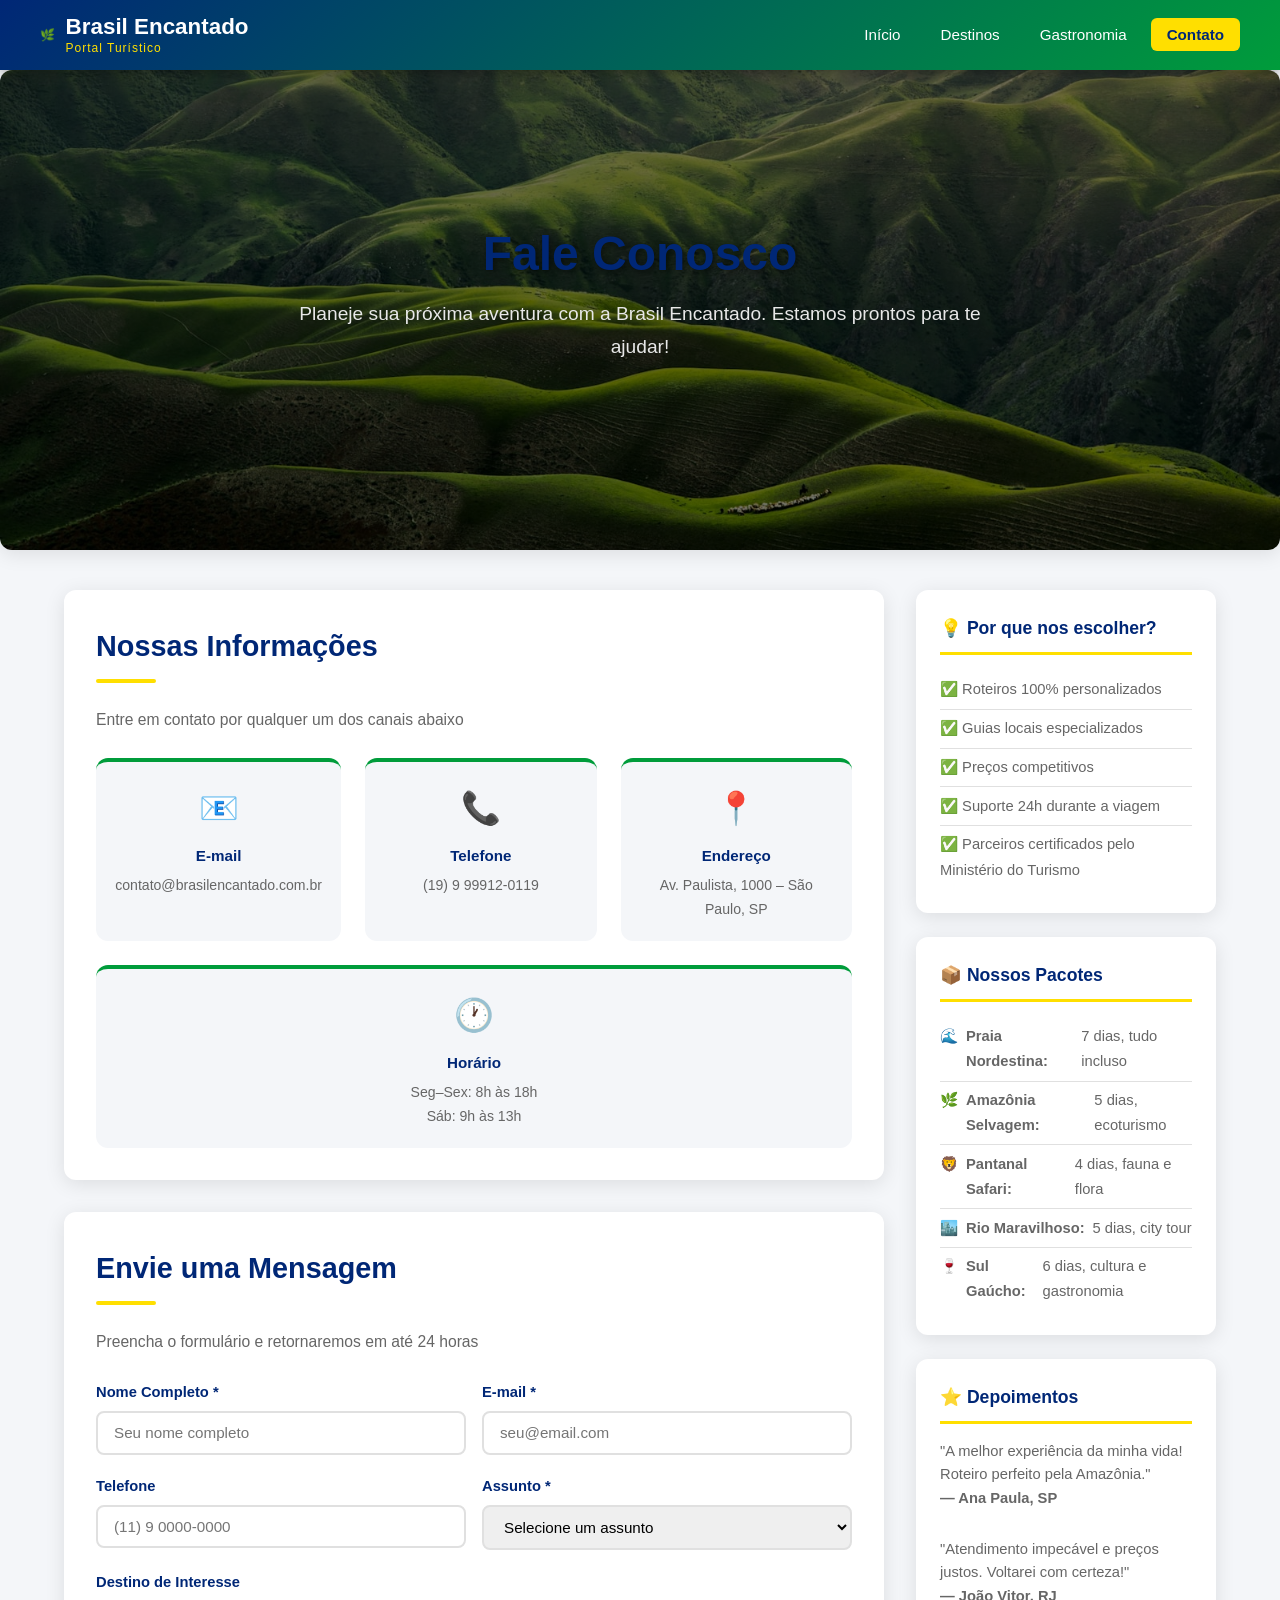
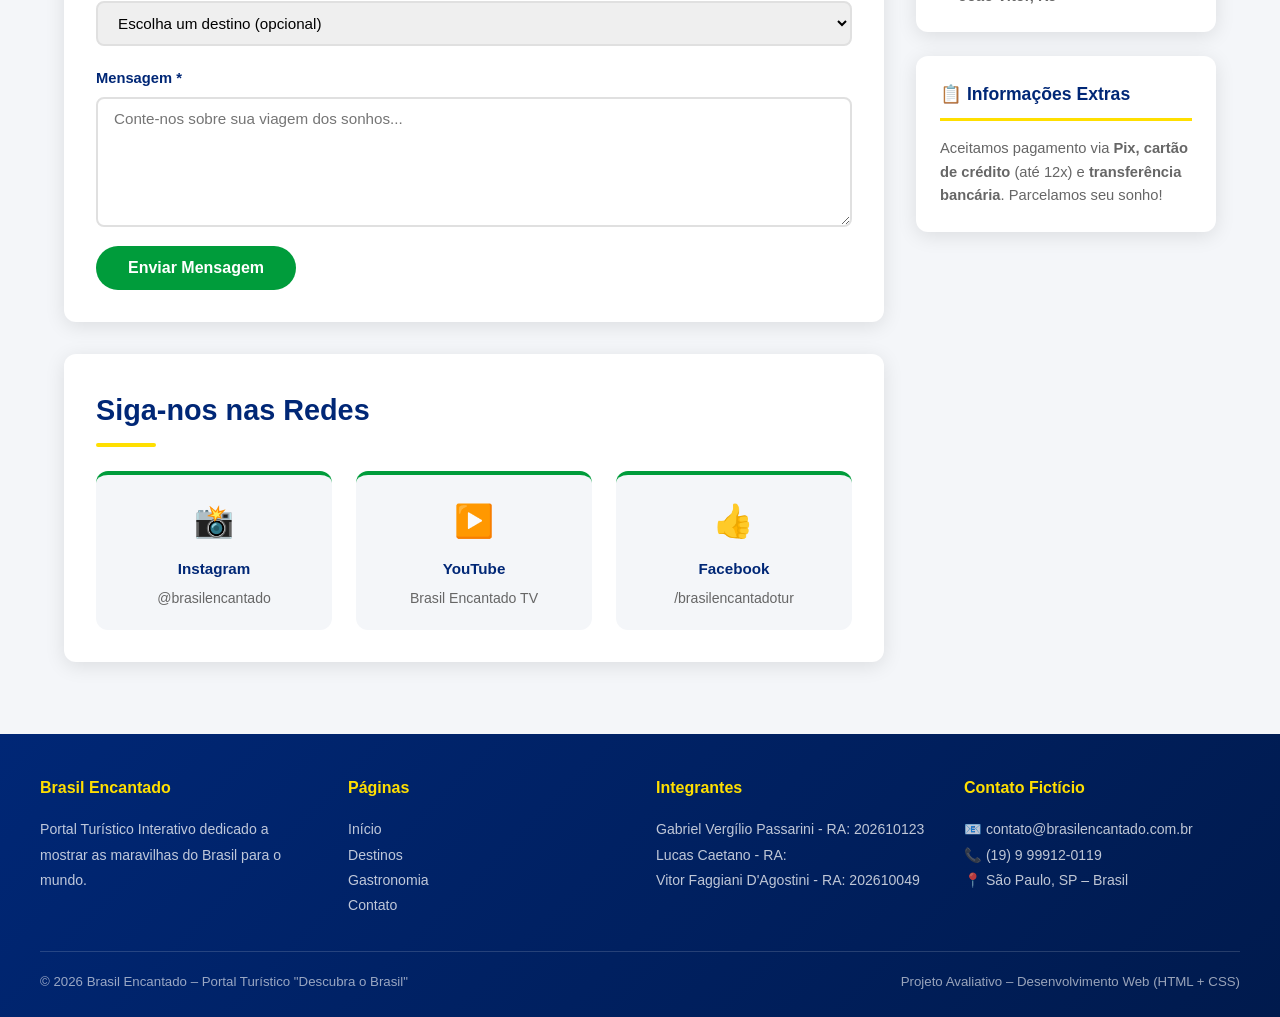
==== contato.html @ 1d854606 "feat: Finalizacao do projeto para avaliacao (P1)" ====
<!DOCTYPE html>
<html lang="pt-BR">

<head>
  <meta charset="UTF-8">
  <meta name="viewport" content="width=device-width, initial-scale=1.0">
  <title>Contato | Brasil Encantado</title>
  <link rel="stylesheet" href="css/style.css">
</head>

<body>

  <!-- HEADER -->
  <header>
    <div class="header-inner">
      <div class="logo">
        <span class="logo-icone">🌿</span>
        <h1>Brasil Encantado
          <span>Portal Turístico</span>
        </h1>
      </div>
      <nav>
        <ul>
          <li><a href="index.html">Início</a></li>
          <li><a href="destinos.html">Destinos</a></li>
          <li><a href="gastronomia.html">Gastronomia</a></li>
          <li><a href="contato.html" class="ativo">Contato</a></li>
        </ul>
      </nav>
    </div>
  </header>

  <!-- HERO -->
  <section class="hero hero-contato">
    <div class="hero-conteudo">
      <h2>Fale Conosco</h2>
      <p>Planeje sua próxima aventura com a Brasil Encantado. Estamos prontos para te ajudar!</p>
    </div>
  </section>

  <!-- CONTEÚDO -->
  <div class="pagina-container">

    <main>

      <!-- INFORMAÇÕES DE CONTATO -->
      <section>
        <h2>Nossas Informações</h2>
        <div class="divisor"></div>
        <p class="secao-subtitulo">Entre em contato por qualquer um dos canais abaixo</p>

        <div class="info-grid">
          <div class="info-item">
            <div class="icone">📧</div>
            <h4>E-mail</h4>
            <p>contato@brasilencantado.com.br</p>
          </div>
          <div class="info-item">
            <div class="icone">📞</div>
            <h4>Telefone</h4>
            <p>(19) 9 99912-0119</p>
          </div>
          <div class="info-item">
            <div class="icone">📍</div>
            <h4>Endereço</h4>
            <p>Av. Paulista, 1000 – São Paulo, SP</p>
          </div>
          <div class="info-item">
            <div class="icone">🕐</div>
            <h4>Horário</h4>
            <p>Seg–Sex: 8h às 18h<br>Sáb: 9h às 13h</p>
          </div>
        </div>
      </section>

      <!-- FORMULÁRIO -->
      <section>
        <h2>Envie uma Mensagem</h2>
        <div class="divisor"></div>
        <p class="secao-subtitulo">Preencha o formulário e retornaremos em até 24 horas</p>

        <form class="form-contato" action="#" method="post">

          <div class="form-linha">
            <div class="form-grupo">
              <label for="nome">Nome Completo *</label>
              <input type="text" id="nome" name="nome" placeholder="Seu nome completo" required>
            </div>
            <div class="form-grupo">
              <label for="email">E-mail *</label>
              <input type="email" id="email" name="email" placeholder="seu@email.com" required>
            </div>
          </div>

          <div class="form-linha">
            <div class="form-grupo">
              <label for="telefone">Telefone</label>
              <input type="tel" id="telefone" name="telefone" placeholder="(11) 9 0000-0000">
            </div>
            <div class="form-grupo">
              <label for="assunto">Assunto *</label>
              <select id="assunto" name="assunto" required>
                <option value="">Selecione um assunto</option>
                <option value="roteiro">Montar roteiro de viagem</option>
                <option value="pacote">Informações sobre pacotes</option>
                <option value="hospedagem">Hospedagem</option>
                <option value="grupo">Viagem em grupo</option>
                <option value="outro">Outro assunto</option>
              </select>
            </div>
          </div>

          <div class="form-grupo">
            <label for="destino">Destino de Interesse</label>
            <select id="destino" name="destino">
              <option value="">Escolha um destino (opcional)</option>
              <option value="norte">Região Norte – Amazônia</option>
              <option value="nordeste">Região Nordeste – Praias</option>
              <option value="centro-oeste">Centro-Oeste – Pantanal</option>
              <option value="sudeste">Sudeste – Rio / SP</option>
              <option value="sul">Sul – Serras e Cidades</option>
              <option value="varios">Vários destinos</option>
            </select>
          </div>

          <div class="form-grupo">
            <label for="mensagem">Mensagem *</label>
            <textarea id="mensagem" name="mensagem" placeholder="Conte-nos sobre sua viagem dos sonhos..."
              required></textarea>
          </div>

          <div>
            <button type="submit" class="btn btn-secundario">Enviar Mensagem</button>
          </div>

        </form>
      </section>

      <!-- REDES SOCIAIS -->
      <section>
        <h2>Siga-nos nas Redes</h2>
        <div class="divisor"></div>
        <div class="info-grid">
          <div class="info-item">
            <div class="icone">📸</div>
            <h4>Instagram</h4>
            <p>@brasilencantado</p>
          </div>
          <div class="info-item">
            <div class="icone">▶️</div>
            <h4>YouTube</h4>
            <p>Brasil Encantado TV</p>
          </div>
          <div class="info-item">
            <div class="icone">👍</div>
            <h4>Facebook</h4>
            <p>/brasilencantadotur</p>
          </div>
        </div>
      </section>

    </main>

    <!-- ASIDE -->
    <aside>

      <div class="aside-card">
        <h3>💡 Por que nos escolher?</h3>
        <ul>
          <li>✅ Roteiros 100% personalizados</li>
          <li>✅ Guias locais especializados</li>
          <li>✅ Preços competitivos</li>
          <li>✅ Suporte 24h durante a viagem</li>
          <li>✅ Parceiros certificados pelo Ministério do Turismo</li>
        </ul>
      </div>

      <div class="aside-card">
        <h3>📦 Nossos Pacotes</h3>
        <ul>
          <li>🌊 <strong>Praia Nordestina:</strong> 7 dias, tudo incluso</li>
          <li>🌿 <strong>Amazônia Selvagem:</strong> 5 dias, ecoturismo</li>
          <li>🦁 <strong>Pantanal Safari:</strong> 4 dias, fauna e flora</li>
          <li>🏙️ <strong>Rio Maravilhoso:</strong> 5 dias, city tour</li>
          <li>🍷 <strong>Sul Gaúcho:</strong> 6 dias, cultura e gastronomia</li>
        </ul>
      </div>

      <div class="aside-card">
        <h3>⭐ Depoimentos</h3>
        <p>"A melhor experiência da minha vida! Roteiro perfeito pela Amazônia." <br><strong>— Ana Paula, SP</strong>
        </p>
        <br>
        <p>"Atendimento impecável e preços justos. Voltarei com certeza!" <br><strong>— João Vitor, RJ</strong></p>
      </div>

      <div class="aside-card">
        <h3>📋 Informações Extras</h3>
        <p>Aceitamos pagamento via <strong>Pix, cartão de crédito</strong> (até 12x) e <strong>transferência
            bancária</strong>. Parcelamos seu sonho!</p>
      </div>

    </aside>

  </div>

  <!-- FOOTER -->
  <footer>
    <div class="footer-inner">
      <div class="footer-grid">
        <div class="footer-col">
          <h4>Brasil Encantado</h4>
          <p>Portal Turístico Interativo dedicado a mostrar as maravilhas do Brasil para o mundo.</p>
        </div>
        <div class="footer-col">
          <h4>Páginas</h4>
          <ul>
            <li><a href="index.html">Início</a></li>
            <li><a href="destinos.html">Destinos</a></li>
            <li><a href="gastronomia.html">Gastronomia</a></li>
            <li><a href="contato.html">Contato</a></li>
          </ul>
        </div>
        <div class="footer-col">
          <h4>Integrantes</h4>
          <ul>
            <li>Gabriel Vergílio Passarini - RA: 202610123 </li>
            <li>Lucas Caetano - RA: </li>
            <li>Vitor Faggiani D'Agostini - RA: 202610049</li>
          </ul>
        </div>
        <div class="footer-col">
          <h4>Contato Fictício</h4>
          <p>📧 contato@brasilencantado.com.br</p>
          <p>📞 (19) 9 99912-0119</p>
          <p>📍 São Paulo, SP – Brasil</p>
        </div>
      </div>
      <div class="footer-linha">
        <p>© 2026 Brasil Encantado – Portal Turístico "Descubra o Brasil"</p>
        <p>Projeto Avaliativo – Desenvolvimento Web (HTML + CSS)</p>
      </div>
    </div>
  </footer>

</body>

</html>
---- css/style.css ----
/* =============================================
   Brasil Encantado - Portal Turístico
   style.css
   ============================================= */

/* --- Reset & Base --- */
*, *::before, *::after {
  box-sizing: border-box;
  margin: 0;
  padding: 0;
}



html {
  scroll-behavior: smooth;
}

body {
  font-family: 'Segoe UI', Tahoma, Geneva, Verdana, sans-serif;
  background-color: #f4f6f9;
  color: #2c2c2c;
  line-height: 1.7;
  font-size: 16px;
}

img {
  max-width: 100%;
  display: block;
}

a {
  text-decoration: none;
  color: inherit;
}

ul {
  list-style: none;
}

/* --- HEADER --- */
header {
  background: linear-gradient(135deg, #002776 0%, #009c3b 100%);
  color: #ffffff;
  padding: 0 2rem;
  box-shadow: 0 2px 10px rgba(0,0,0,0.3);
  position: sticky;
  top: 0;
  z-index: 100;
}

.header-inner {
  max-width: 1200px;
  margin: 0 auto;
  display: flex;
  align-items: center;
  justify-content: space-between;
  height: 70px;
}

.logo {
  display: flex;
  align-items: center;
  gap: 0.6rem;
}

.logo-icone {
  font-size: 2rem;
}

.logo h1 {
  font-size: 1.4rem;
  font-weight: 700;
  line-height: 1.2;
}

.logo span {
  display: block;
  font-size: 0.75rem;
  font-weight: 400;
  color: #ffdf00;
  letter-spacing: 1px;
  text-
}

/* --- NAVEGAÇÃO --- */
nav {
}

nav ul {
  display: flex;
  gap: 0.5rem;
}

nav ul li a {
  color: #ffffff;
  font-weight: 500;
  padding: 0.5rem 1rem;
  border-radius: 6px;
  font-size: 0.95rem;
}

nav ul li a:hover {
  background-color: rgba(255, 255, 255, 0.2);
  color: #ffdf00;
}

nav ul li a.ativo {
  background-color: #ffdf00;
  color: #002776;
  font-weight: 700;
}

/* --- HERO BANNER --- */
.hero {
  color: #ffffff;
  text-align: center;
  padding: 6rem 2rem;
  min-height: 480px;
  display: flex;
  align-items: center;
  justify-content: center;
  background: linear-gradient(rgba(0,0,0,0.45), rgba(0,0,0,0.45)),
              url('../img/hero_index.jpg') center/cover no-repeat;
}

.hero-destinos {
  background: linear-gradient(rgba(0,0,0,0.5), rgba(0,0,0,0.5)),
              url('../img/hero_dest.jpg') center/cover no-repeat;
}

.hero-gastro {
  background: linear-gradient(rgba(0,0,0,0.5), rgba(0,0,0,0.5)),
              url('../img/hero_gastro.jpg') center/cover no-repeat;
}

.hero-contato {
  background: linear-gradient(rgba(0,0,0,0.55), rgba(0,0,0,0.55)),
              url('../img/hero_contato.jpg') center/cover no-repeat;
}

.hero-conteudo {
  max-width: 720px;
}

.hero h2 {
  font-size: 3rem;
  font-weight: 800;
  line-height: 1.2;
  margin-bottom: 1rem;
  text-shadow: 2px 2px 6px rgba(0,0,0,0.5);
}

.hero p {
  font-size: 1.2rem;
  margin-bottom: 2rem;
  color: #e8e8e8;
}

.btn {
  display: inline-block;
  padding: 0.8rem 2rem;
  border-radius: 50px;
  font-weight: 700;
  font-size: 1rem;
  cursor: pointer;
  border: none;
}

.btn-primario {
  background-color: #ffdf00;
  color: #002776;
}

.btn-primario:hover {
  box-shadow: 0 8px 20px rgba(255, 223, 0, 0.5);
}

.btn-secundario {
  background-color: #009c3b;
  color: #ffffff;
}

.btn-secundario:hover {
  box-shadow: 0 8px 20px rgba(0, 156, 59, 0.5);
}

/* --- LAYOUT PRINCIPAL --- */
.pagina-container {
  max-width: 1200px;
  margin: 2.5rem auto;
  padding: 0 1.5rem;
  display: flex;
  gap: 2rem;
  align-items: flex-start;
}

main {
  flex: 1;
  min-width: 0;
}

/* --- ASIDE --- */
aside {
  width: 300px;
  flex-shrink: 0;
}

.aside-card {
  background: #ffffff;
  border-radius: 12px;
  box-shadow: 0 4px 20px rgba(0, 0, 0, 0.1);
  padding: 1.5rem;
  margin-bottom: 1.5rem;
}

.aside-card h3 {
  font-size: 1.1rem;
  color: #002776;
  margin-bottom: 1rem;
  padding-bottom: 0.5rem;
  border-bottom: 3px solid #ffdf00;
}

.aside-card ul {
  list-style: none;
  padding: 0;
}

.aside-card ul li {
  padding: 0.4rem 0;
  color: #666;
  font-size: 0.92rem;
  border-bottom: 1px solid #e0e0e0;
  display: flex;
  align-items: flex-start;
  gap: 0.5rem;
}

.aside-card ul li:last-child {
  border-bottom: none;
}

.aside-card p {
  color: #666;
  font-size: 0.92rem;
  line-height: 1.6;
}

/* --- SEÇÕES --- */
section {
  background: #ffffff;
  border-radius: 12px;
  box-shadow: 0 4px 20px rgba(0, 0, 0, 0.1);
  padding: 2rem;
  margin-bottom: 2rem;
}

section h2 {
  font-size: 1.8rem;
  color: #002776;
  margin-bottom: 0.5rem;
}

.secao-subtitulo {
  color: #666;
  margin-bottom: 1.5rem;
  font-size: 0.98rem;
}

.divisor {
  width: 60px;
  height: 4px;
  background: #ffdf00;
  border-radius: 2px;
  margin-bottom: 1.5rem;
}

/* --- GRID DE CARDS --- */
.grid-cards {
  display: flex;
  flex-wrap: wrap;
  gap: 1.5rem;
}

.card {
  background: #f4f6f9;
  border-radius: 12px;
  overflow: hidden;
  flex: 1 1 260px;
  box-shadow: 0 2px 10px rgba(0,0,0,0.08);
}

.card:hover {
  box-shadow: 0 12px 30px rgba(0,0,0,0.15);
}

.card img {
  width: 100%;
  height: 200px;
  object-fit: cover;
}

.card:hover img {
}

.card-corpo {
  padding: 1.2rem;
}

.card-corpo h3 {
  font-size: 1.1rem;
  color: #002776;
  margin-bottom: 0.4rem;
}

.card-corpo p {
  font-size: 0.9rem;
  color: #666;
  line-height: 1.5;
  margin-bottom: 0.8rem;
}

.tag {
  display: inline-block;
  background: #009c3b;
  color: #ffffff;
  font-size: 0.75rem;
  padding: 0.2rem 0.7rem;
  border-radius: 50px;
  font-weight: 600;
}

/* --- VÍDEOS --- */
.video-grid {
  display: flex;
  gap: 1.5rem;
  flex-wrap: wrap;
}

.video-wrapper {
  flex: 1 1 300px;
}

.video-wrapper h3 {
  font-size: 1rem;
  color: #002776;
  margin-bottom: 0.6rem;
}

.video-wrapper iframe {
  width: 100%;
  height: 220px;
  border-radius: 10px;
  border: none;
  box-shadow: 0 4px 20px rgba(0, 0, 0, 0.1);
}

/* --- DESTINO DESTAQUE --- */
.destino-destaque {
  display: flex;
  gap: 1.5rem;
  align-items: flex-start;
  margin-bottom: 2rem;
  flex-wrap: wrap;
}

.destino-destaque img {
  width: 320px;
  height: 220px;
  object-fit: cover;
  border-radius: 12px;
  flex-shrink: 0;
}

.destino-destaque img:hover {
}

.destino-info h3 {
  font-size: 1.4rem;
  color: #002776;
  margin-bottom: 0.5rem;
}

.destino-info p {
  color: #666;
  line-height: 1.7;
  margin-bottom: 0.8rem;
}

.destino-info .tag {
  background: #002776;
}

/* --- GASTRONOMIA --- */
.prato-card {
  background: #f4f6f9;
  border-radius: 12px;
  overflow: hidden;
  flex: 1 1 220px;
}

.prato-card:hover {
  box-shadow: 0 10px 25px rgba(0,0,0,0.12);
}

.prato-card img {
  width: 100%;
  height: 180px;
  object-fit: cover;
}

.prato-card-corpo {
  padding: 1rem;
}

.prato-card-corpo h3 {
  font-size: 1rem;
  color: #009c3b;
  margin-bottom: 0.3rem;
}

.prato-card-corpo p {
  font-size: 0.87rem;
  color: #666;
}

.regiao-badge {
  display: inline-block;
  background: #ffdf00;
  color: #002776;
  font-size: 0.72rem;
  font-weight: 700;
  padding: 0.15rem 0.6rem;
  border-radius: 50px;
  margin-bottom: 0.4rem;
}

/* --- CONTATO FORM --- */
.form-contato {
  display: flex;
  flex-direction: column;
  gap: 1.2rem;
}

.form-grupo {
  display: flex;
  flex-direction: column;
  gap: 0.4rem;
}

.form-grupo label {
  font-weight: 600;
  font-size: 0.92rem;
  color: #002776;
}

.form-grupo input,
.form-grupo select,
.form-grupo textarea {
  padding: 0.7rem 1rem;
  border: 2px solid #e0e0e0;
  border-radius: 8px;
  font-size: 0.95rem;
  font-family: inherit;
}

.form-grupo input:focus,
.form-grupo select:focus,
.form-grupo textarea:focus {
  outline: none;
  border-color: #009c3b;
}

.form-grupo textarea {
  resize: vertical;
  min-height: 130px;
}

.form-linha {
  display: flex;
  gap: 1rem;
}

.form-linha .form-grupo {
  flex: 1;
}

/* --- INFO CONTATO --- */
.info-grid {
  display: flex;
  gap: 1.5rem;
  flex-wrap: wrap;
  margin-top: 1rem;
}

.info-item {
  flex: 1 1 180px;
  background: #f4f6f9;
  padding: 1.2rem;
  border-radius: 12px;
  text-align: center;
  border-top: 4px solid #009c3b;
}

.info-item .icone {
  font-size: 2rem;
  margin-bottom: 0.5rem;
}

.info-item h4 {
  color: #002776;
  font-size: 0.95rem;
  margin-bottom: 0.3rem;
}

.info-item p {
  color: #666;
  font-size: 0.88rem;
}

/* --- STATS BANNER --- */
.stats-banner {
  background: linear-gradient(135deg, #002776, #009c3b);
  color: #ffffff;
  border-radius: 12px;
  padding: 2rem;
  display: flex;
  justify-content: space-around;
  flex-wrap: wrap;
  gap: 1rem;
  margin-bottom: 2rem;
}

.stat-item {
  text-align: center;
}

.stat-item .numero {
  font-size: 2.5rem;
  font-weight: 800;
  color: #ffdf00;
  display: block;
}

.stat-item .label {
  font-size: 0.9rem;
  color: rgba(255,255,255,0.85);
}

/* --- FOOTER --- */
footer {
  background: linear-gradient(135deg, #002776, #001a4d);
  color: #ffffff;
  padding: 2.5rem 2rem 1.5rem;
}

.footer-inner {
  max-width: 1200px;
  margin: 0 auto;
}

.footer-grid {
  display: flex;
  gap: 2rem;
  flex-wrap: wrap;
  margin-bottom: 2rem;
}

.footer-col {
  flex: 1 1 200px;
}

.footer-col h4 {
  font-size: 1rem;
  color: #ffdf00;
  margin-bottom: 1rem;
  text-
  letter-spacing: 1px;
}

.footer-col p,
.footer-col li {
  font-size: 0.88rem;
  color: rgba(255,255,255,0.75);
  line-height: 1.8;
}

.footer-col ul li a:hover {
  color: #ffdf00;
}

.footer-linha {
  border-top: 1px solid rgba(255,255,255,0.15);
  padding-top: 1.2rem;
  display: flex;
  justify-content: space-between;
  align-items: center;
  flex-wrap: wrap;
  gap: 0.5rem;
}

.footer-linha p {
  font-size: 0.83rem;
  color: rgba(255,255,255,0.6);
}

/* --- RESPONSIVIDADE --- */
@media (max-width: 900px) {
  .pagina-container {
    flex-direction: column;
  }

  aside {
    width: 100%;
  }

  .hero h2 {
    font-size: 2.2rem;
  }

  .destino-destaque img {
    width: 100%;
  }
}

@media (max-width: 650px) {
  .header-inner {
    flex-direction: column;
    height: auto;
    padding: 1rem 0;
    gap: 0.8rem;
  }

  nav ul {
    flex-wrap: wrap;
    justify-content: center;
    gap: 0.3rem;
  }

  nav ul li a {
    font-size: 0.85rem;
    padding: 0.4rem 0.7rem;
  }

  .hero {
    padding: 4rem 1.5rem;
    min-height: 360px;
  }

  .hero h2 {
    font-size: 1.8rem;
  }

  .stats-banner {
    gap: 1.5rem;
  }

  .form-linha {
    flex-direction: column;
  }

  .video-wrapper iframe {
    height: 200px;
  }

  .footer-linha {
    flex-direction: column;
    text-align: center;
  }
}
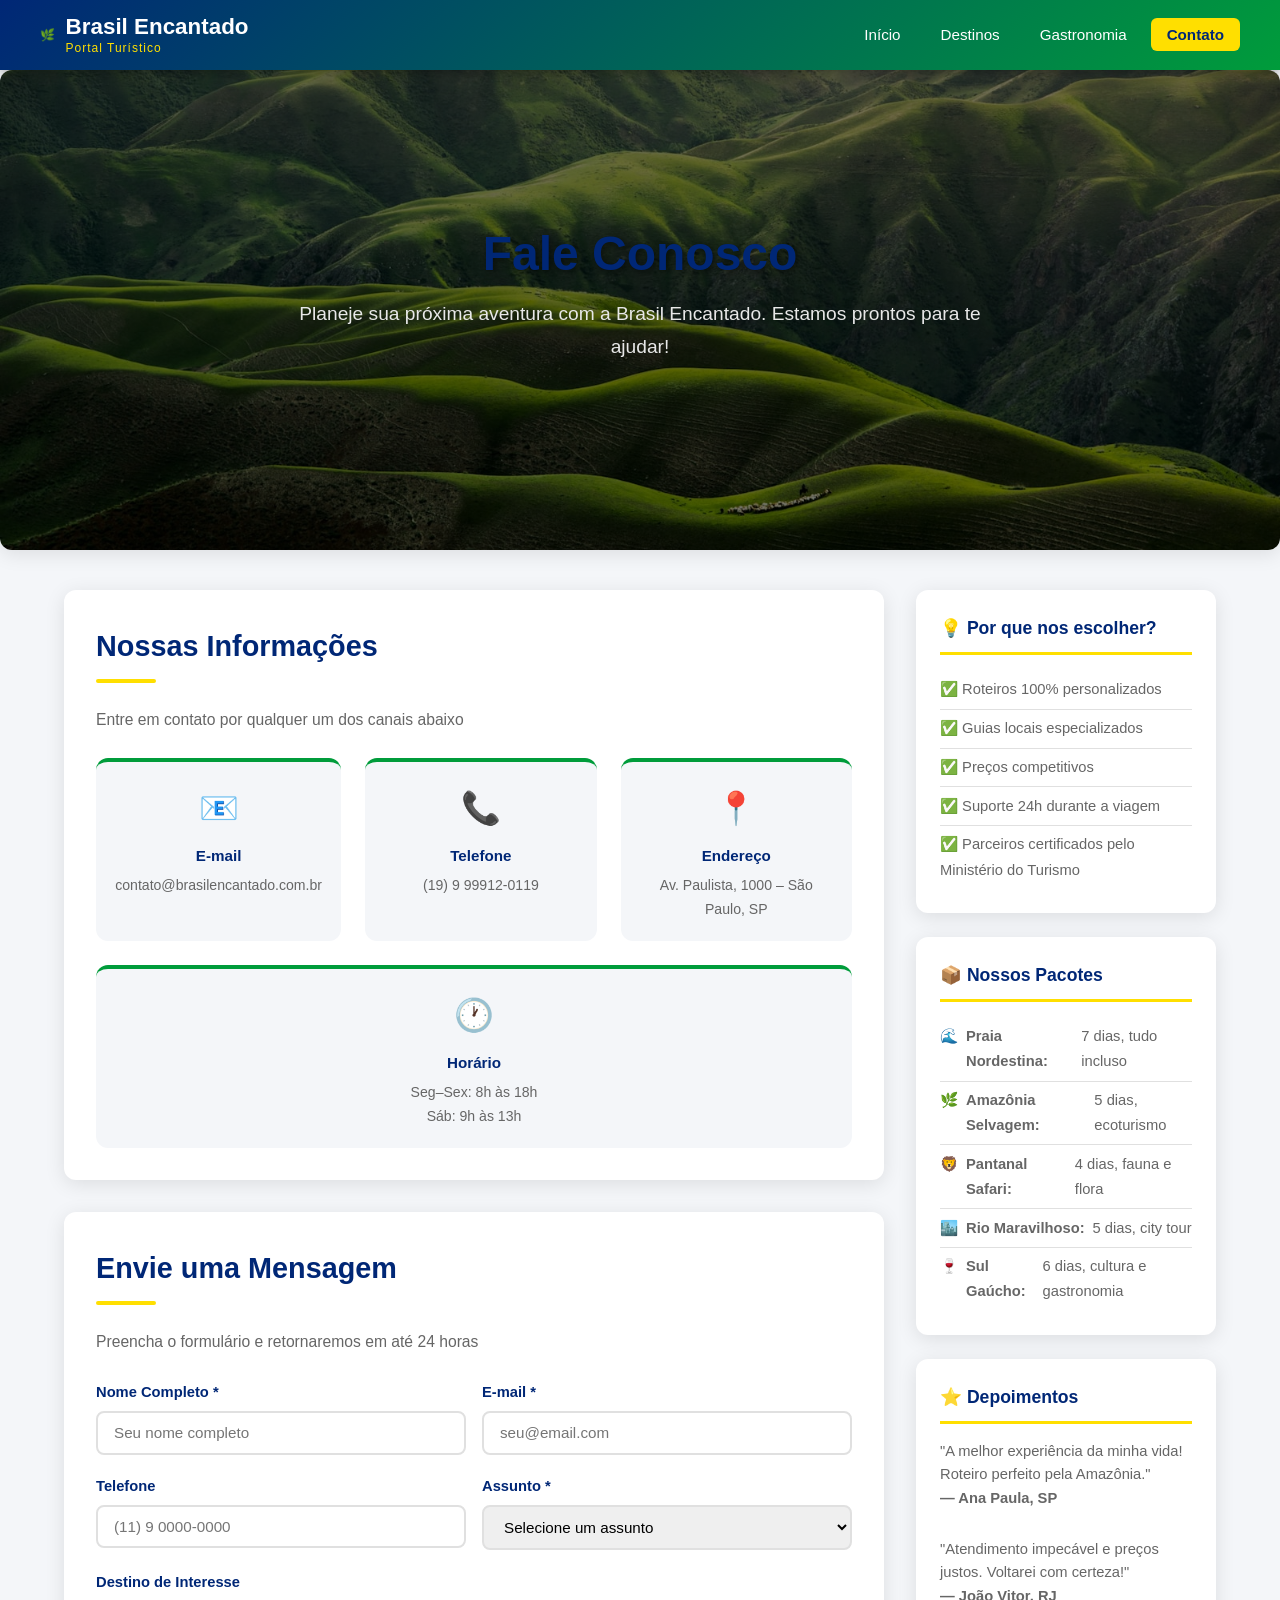
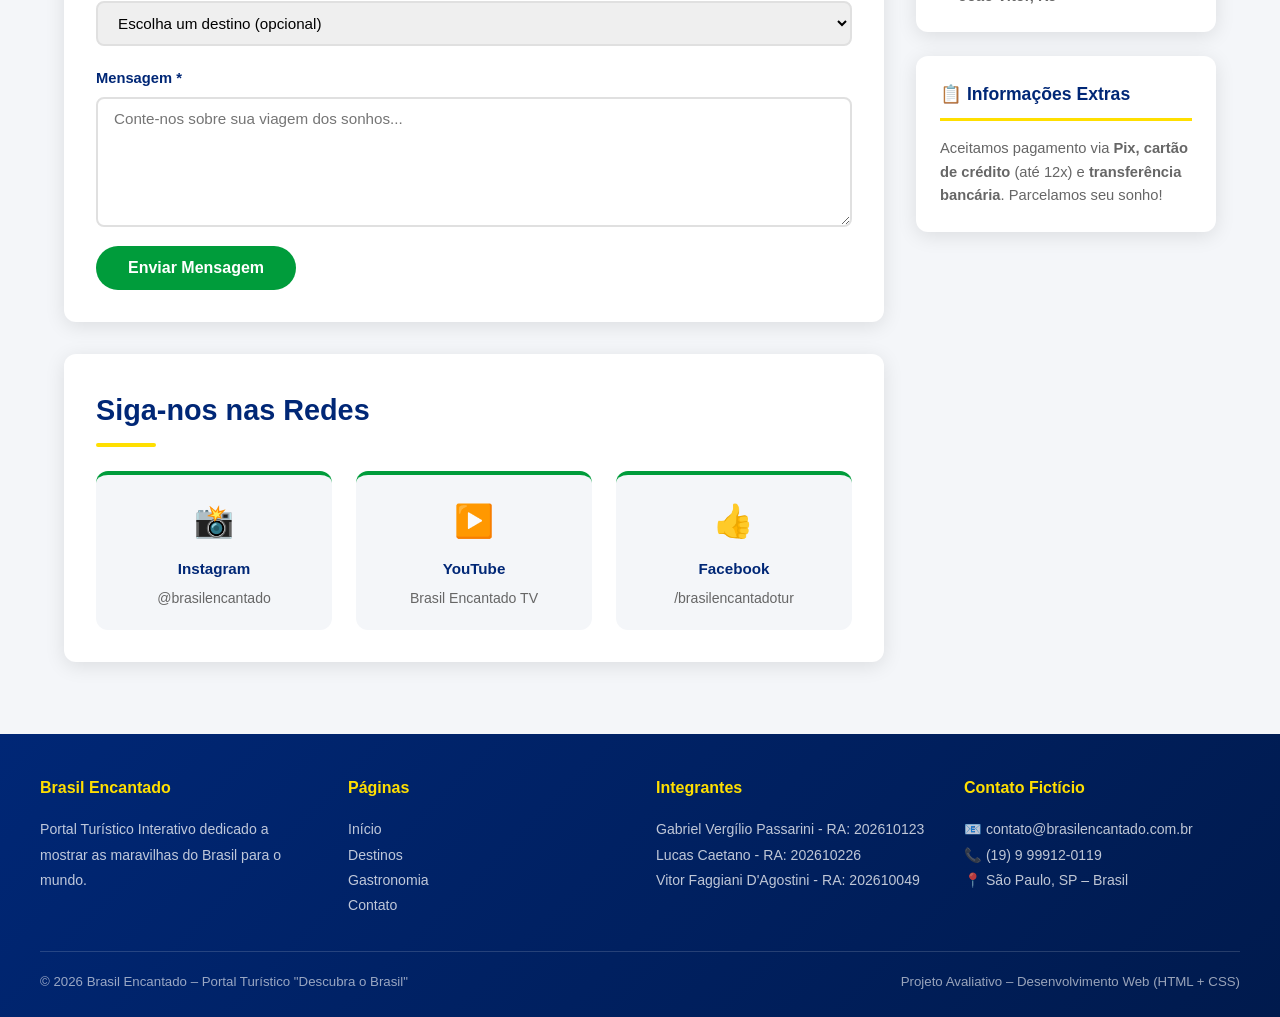
==== commit 5174be4b: "AJUSTES FINAIS" ====
--- a/contato.html
+++ b/contato.html
@@ -225,7 +225,7 @@
           <h4>Integrantes</h4>
           <ul>
             <li>Gabriel Vergílio Passarini - RA: 202610123 </li>
-            <li>Lucas Caetano - RA: </li>
+            <li>Lucas Caetano - RA: 202610226 </li>
             <li>Vitor Faggiani D'Agostini - RA: 202610049</li>
           </ul>
         </div>
